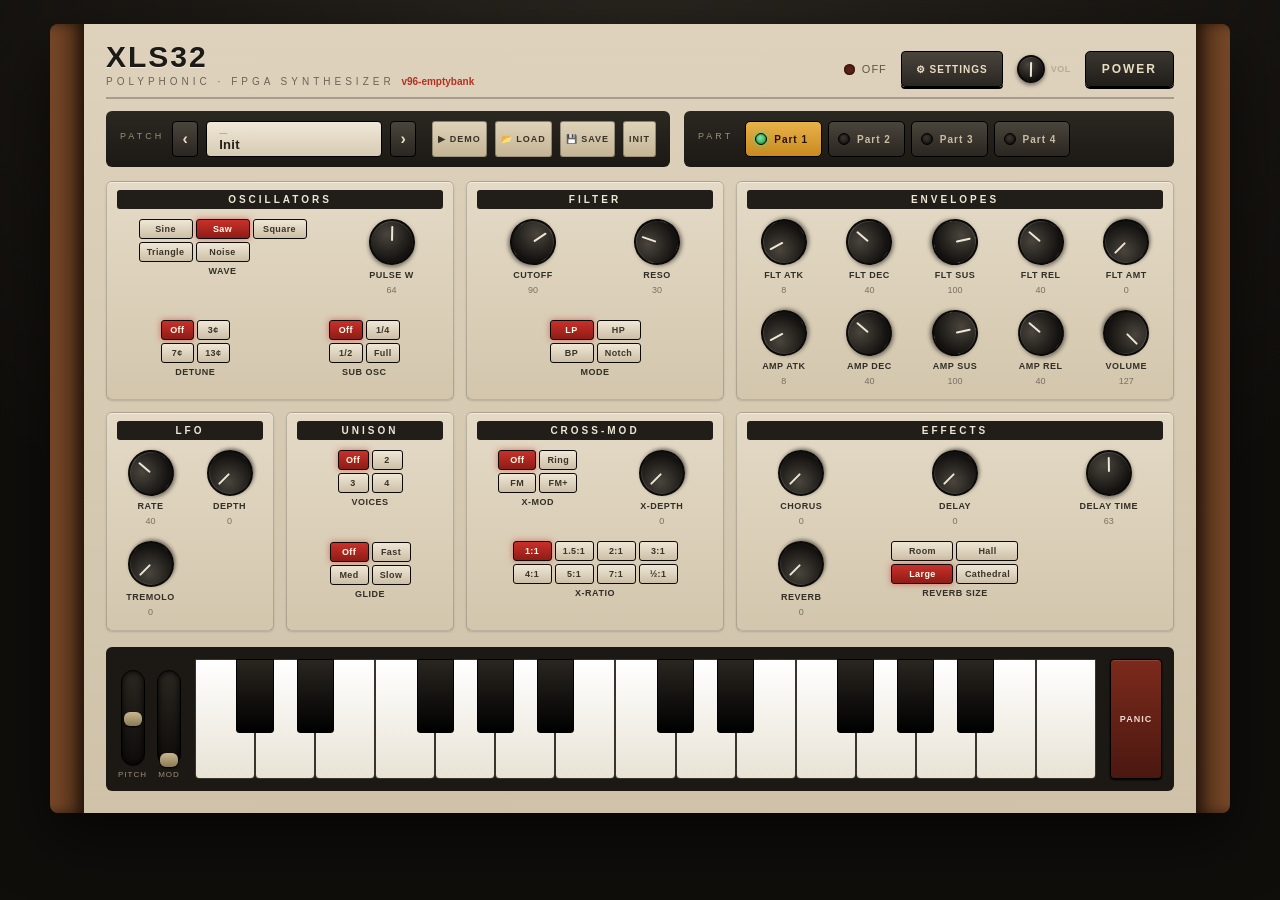
==== webui/static/index.html @ 186b127e "webui: SAVE's first entry no longer does nothing on an empty bank INIT, turn some knobs, SAVE, open " ====
<!DOCTYPE html>
<html lang="en">
<head>
<meta charset="utf-8">
<meta name="viewport" content="width=device-width, initial-scale=1">
<title>XLS32 — FPGA Synthesizer</title>
<link rel="icon" href="data:,">
<link rel="stylesheet" href="style.css?v96-emptybank">
</head>
<body>
<div id="synth">
  <div class="cheek left"></div>
  <div class="body">

    <header class="brand">
      <div class="logo">
        <span class="mark">XLS32</span>
        <span class="sub">POLYPHONIC · FPGA SYNTHESIZER <span class="ver" id="ver"></span></span>
      </div>
      <div class="head-right">
        <div class="status" id="status"><span class="dot" id="dot"></span><span id="statustext">off</span></div>
        <!-- Where OUT used to be. The sink picker was the only setting with a permanent seat in the
             header, and it is not the one you reach for most -- you choose a speaker once. It moved
             into SETTINGS along with the footer, which had grown into three lines of small grey
             prose under the keyboard that nobody reads while playing. -->
        <button id="settings" class="setbtn" title="output device, file targets, MIDI status, key map">⚙ SETTINGS</button>
        <div id="mvol" class="mvol" title="Master output volume (final mix)"><div class="knob" id="mvolknob"></div><div class="mvollabel">VOL</div></div>
        <button id="power" class="power">POWER</button>
      </div>
    </header>

    <div class="topbar">
    <section class="presets">
      <div class="pbar">
        <div class="plabel">PATCH</div>
        <button id="prev" class="pstep" title="previous">‹</button>
        <button id="browse" class="pcur">
          <span class="pcur-cat" id="curcat">Lead</span>
          <span class="pcur-name" id="curname">Super Saw</span>
        </button>
        <button id="next" class="pstep" title="next">›</button>
      </div>
      <div class="pactions">
        <button id="demo" class="pbtn ghost">▶ DEMO</button>
        <!-- LOAD is SAVE read backwards, and it shares SAVE's remembered handles: whichever file you
             last wrote is the one it offers to read, so the round trip is two clicks and no picker.
             It sits before SAVE because that is the order the two verbs are learned in. -->
        <button id="load" class="pbtn ghost">📂 LOAD</button>
        <!-- One SAVE, two files, three answers: the whole USER bank out, the patch on the panel into
             a slot, and -- while a song is loaded -- its four PART tones. It used to be this button
             plus a 💾 TONES that lived in the demo browser, a full-screen overlay playDemo() closes,
             so the one control that only means anything while a song is playing was in the one place
             you cannot reach while a song is playing. The bank leads because it is the entry you
             want when you want a backup, and it is the only one that asks nothing. -->
        <button id="save" class="pbtn ghost">💾 SAVE</button>
        <button id="init" class="pbtn ghost">INIT</button>
      </div>
    </section>
    <section class="partbar">
      <div class="plabel">PART</div>
      <div id="parts" class="parts"></div>
    </section>
    </div>

    <div id="demobox" class="browser hidden">
      <div class="bwin">
        <div class="bhead">
          <div class="dtitle">DEMO SONGS<span class="dhint"> — pick one, tweak each PART's tone while it plays, then 💾 SAVE ▸ TONES up in the header</span></div>
          <!-- The ■ STOP that used to sit here was dead for the same reason the old 💾 TONES was:
               this panel is only open when nothing is playing. The header button says ■ DEMO and
               stops. -->
          <button id="democlose" class="bclose" title="close">✕</button>
        </div>
        <div class="bbody"><div id="demolist" class="blist"></div></div>
      </div>
    </div>

    <!-- SETTINGS. Everything here used to be on the instrument itself: the OUT picker in the header,
         and the rest in a footer that ran the full width under the keyboard. None of it is played,
         all of it is read once and then wanted again only when something is wrong, which is exactly
         what a panel behind a button is for. The ids are unchanged (`outdev`, `octlabel`, `midiin`,
         `dbg`), so the code that writes them did not have to learn where they moved to. -->
    <div id="setbox" class="browser hidden">
      <div class="bwin setwin">
        <div class="bhead">
          <div class="dtitle">SETTINGS</div>
          <button id="setclose" class="bclose" title="close">✕</button>
        </div>
        <div class="setbody">

          <div class="setsec">
            <h4>Output</h4>
            <div class="setrow">
              <span class="setk">Audio out</span>
              <span class="setv"><select id="outdev" class="outdev"></select></span>
            </div>
            <div class="setnote">Applies live, and is remembered across reloads. Every Tiliqua also
              enumerates as an <i>output</i>, because macOS opens both directions together — nothing
              in the gateware plays host audio, so those entries are marked rather than hidden.
              <b>No sound</b> is a real sink, not a gain of zero: the meters go on reading.</div>
          </div>

          <div class="setsec">
            <h4>Files</h4>
            <div class="setrow"><span class="setk">patches.json</span><span class="setv" id="fpatches">—</span>
              <button class="setgo" id="gopatches" title="open a file dialog in this file's folder — the path is in its location bar. Nothing is read or written; close the dialog when you have looked.">📁 Show</button></div>
            <div class="setrow"><span class="setk">demos.json</span><span class="setv" id="fdemos">—</span>
              <button class="setgo" id="godemos" title="open a file dialog in this file's folder — the path is in its location bar. Nothing is read or written; close the dialog when you have looked.">📁 Show</button></div>
            <div class="setnote">Where 📂 LOAD reads and 💾 SAVE writes. The browser hands the page a
              file <i>handle</i> and not a path — the folder you picked is deliberately not readable
              by a web page, so the name is all this row can say.</div>
          </div>

          <div class="setsec">
            <h4>Status</h4>
            <div class="setrow"><span class="setk">Audio</span><span class="setv" id="dbg">not started</span></div>
            <div class="setrow"><span class="setk">MIDI</span><span class="setv midiin none" id="midiin"></span></div>
            <div class="setrow"><span class="setk">Octave</span><span class="setv" id="octlabel">oct 4</span></div>
          </div>

          <div class="setsec">
            <h4>Keys &amp; parts</h4>
            <div class="setnote">
              <b>Keys</b> — on-screen, or the computer keyboard: <code>A S D F G H J K L ; '</code>
              are the white keys from C, <code>W E T Y U O P</code> the black ones between them.
              <code>Z</code> / <code>X</code> shift the octave, <code>Esc</code> panics.<br>
              <b>Parts</b> — click a name to play that part alone and edit it, ⇧-click to layer
              parts, click the LED to mute that part in a demo.
            </div>
          </div>

        </div>
      </div>
    </div>

    <div id="boardbox" class="browser hidden">
      <div class="bwin">
        <div class="bhead">
          <div class="dtitle">BOARD<span class="dhint"> — which one is plugged in? the browser will ask for permission next</span></div>
          <button id="boardclose" class="bclose" title="close">✕</button>
        </div>
        <div class="bbody"><div id="boardlist" class="blist"></div></div>
      </div>
    </div>

    <div id="browser" class="browser hidden">
      <div class="bwin">
        <div class="bhead">
          <div class="btabs" id="btabs"></div>
          <input id="bsearch" class="bsearch" type="search" placeholder="search…" autocomplete="off">
          <button id="bclose" class="bclose" title="close">✕</button>
        </div>
        <div class="bbody">
          <div id="bcats" class="bcats"></div>
          <div id="blist" class="blist"></div>
        </div>
      </div>
    </div>

    <main id="panel" class="panel"></main>

    <section class="keyzone">
      <div class="wheels">
        <div class="wheel-wrap"><div class="wheel" id="pitchwheel"><div class="wnub"></div></div><span>PITCH</span></div>
        <div class="wheel-wrap"><div class="wheel" id="modwheel"><div class="wnub"></div></div><span>MOD</span></div>
      </div>
      <div class="keyboard" id="keyboard"></div>
      <!-- Down here and not in the patch row it used to share with SAVE and INIT, because it is not
           a patch control: it sends CC120 plus a note-off sweep to every part of every board and
           changes not one value a patch holds. It is pressed with the hand that is already on the
           keys, so it belongs with the keys. -->
      <button id="panic" class="panicbtn" title="all notes off, every part of every board — or press Esc. Use it if a key held across a PART change is still sounding.">PANIC</button>
    </section>

    <!-- The footer that used to be here — key map, part gestures, `oct 4`, the MIDI-in readout and
         the audio debug line — is the Status and Keys blocks of SETTINGS now. It was three lines of
         10px grey under the keyboard: too small to read while playing, too permanent to ignore. -->

  </div>
  <div class="cheek right"></div>
</div>
<script src="transport.js?v96-emptybank"></script>
<script src="app.js?v96-emptybank"></script>
</body>
</html>
---- webui/static/style.css ----
:root{
  --wood1:#6b3f22; --wood2:#3d2412; --panel:#d9cdb8; --panel2:#cabda5;
  --ink:#1c1a17; --cream:#efe7d6;
  --accent:#b6301f; --accent2:#c9a24b; --led:#ff5a3c; --ledoff:#5b2018;
}
*{box-sizing:border-box}
html,body{margin:0;height:100%}
body{
  background:#15130f radial-gradient(circle at 50% -10%,#2a2620,#100e0b 70%);
  font-family:"Helvetica Neue",Arial,sans-serif;color:#1c1a17;
  display:flex;align-items:flex-start;justify-content:center;padding:24px;min-height:100%;
}
#synth{display:flex;box-shadow:0 24px 60px rgba(0,0,0,.6);border-radius:8px;max-width:1180px;width:100%}
/* iOS/iPadOS: stop tap-to-select highlight, long-press callout, tap flash on the instrument */
#synth,#synth *{-webkit-user-select:none;user-select:none;-webkit-touch-callout:none;
  -webkit-tap-highlight-color:transparent}
#synth input{-webkit-user-select:text;user-select:text}   /* keep the search box editable */
.wkey,.bkey{touch-action:none}                            /* keys: no selection/scroll gesture */
.cheek{width:34px;background:linear-gradient(90deg,#7a4a29,#4a2c16);border-radius:8px 0 0 8px;
  box-shadow:inset -6px 0 12px rgba(0,0,0,.5)}
.cheek.right{border-radius:0 8px 8px 0;background:linear-gradient(90deg,#4a2c16,#7a4a29);
  box-shadow:inset 6px 0 12px rgba(0,0,0,.5)}
.body{flex:1;background:linear-gradient(#ded2bd,#cfc2a9);padding:16px 22px 22px}

/* header / brand */
.brand{display:flex;justify-content:space-between;align-items:flex-end;
  border-bottom:2px solid rgba(0,0,0,.25);padding-bottom:10px;margin-bottom:12px}
.logo .mark{font-weight:800;font-size:30px;letter-spacing:2px;color:#1c1a17;
  text-shadow:0 1px 0 #f3ecdd}
.logo .sub{display:block;font-size:10px;letter-spacing:4px;color:#6d6455;margin-top:2px}
.ver{letter-spacing:0;color:#b6301f;font-weight:700}
.head-right{display:flex;align-items:center;gap:14px}
.status{display:flex;align-items:center;gap:7px;font-size:11px;letter-spacing:1px;color:#5f5647;text-transform:uppercase}
.dot{width:11px;height:11px;border-radius:50%;background:var(--ledoff);box-shadow:inset 0 0 3px #000}
.dot.on{background:var(--led);box-shadow:0 0 8px var(--led),inset 0 0 3px #a00}
.power{font-weight:700;letter-spacing:2px;font-size:12px;padding:9px 16px;border-radius:5px;cursor:pointer;
  background:linear-gradient(#3a3630,#211e19);color:#e9dcc2;border:1px solid #000;box-shadow:0 2px 0 #000}
.power.on{background:linear-gradient(#8a2418,#5c130b);color:#ffd;box-shadow:0 0 10px rgba(255,80,50,.5)}
/* Power-up is ~1 s of permission prompts, board open, worklet load and the patch burst, none of it
   startable before the click. The button answers immediately even though the result cannot: a warm
   half-lit red that is clearly neither OFF nor ON, breathing so it reads as working rather than
   stuck. `cursor:progress` for the same reason, and the LED next to it says `starting`. */
.power.busy{background:linear-gradient(#6b2a1c,#41180f);color:#f0d3c4;cursor:progress;
  animation:powerwait 1.1s ease-in-out infinite}
/* the glow breathes, not the opacity: fading a dark red button out over a beige panel reads as
   pink and half-broken, where a pulsing version of the lamp ON wears is unmistakably "coming up" */
@keyframes powerwait{50%{box-shadow:0 0 12px rgba(255,80,50,.55)}}
/* uniform height for every top-bar button/control */
.power,.pbtn,.pstep,.partchip,.pcur{height:36px;box-sizing:border-box}
.power,.pbtn,.pstep{display:inline-flex;align-items:center;justify-content:center}
.pcur{display:inline-flex;flex-direction:column;justify-content:center}
.mvol{display:flex;flex-direction:row;align-items:center;gap:6px;height:36px}
.mvol .knob{width:28px;height:28px}
.mvollabel{font-size:9px;letter-spacing:.5px;color:#b8ac95;font-weight:700}
/* SETTINGS, in the seat OUT used to have. Dark like POWER's family rather than bone like the patch
   buttons, because it belongs to the header's right-hand cluster and not to the patch row. */
.setbtn{height:36px;padding:0 14px;border-radius:4px;cursor:pointer;font-family:inherit;
  font-size:10px;letter-spacing:1px;font-weight:700;white-space:nowrap;
  background:linear-gradient(#4a453c,#2a2621);color:#e9dcc2;border:1px solid #000;box-shadow:0 2px 0 #000}
.setbtn:hover{background:linear-gradient(#5b5548,#332f28)}
/* the sink picker, now a row inside SETTINGS */
.outdev{--caret:url("data:image/svg+xml,%3Csvg xmlns='http://www.w3.org/2000/svg' viewBox='0 0 8 5'%3E%3Cpath d='M0 0h8L4 5z' fill='%23b8ac95'/%3E%3C/svg%3E");
  height:32px;max-width:300px;padding:0 24px 0 10px;border-radius:4px;cursor:pointer;
  font-family:inherit;font-size:10px;letter-spacing:.5px;font-weight:700;
  color:#e9dcc2;border:1px solid #000;box-shadow:0 2px 0 #000;appearance:none;-webkit-appearance:none;
  background-image:var(--caret),linear-gradient(#4a453c,#2a2621);
  background-repeat:no-repeat;background-position:right 9px center,0 0;background-size:8px 5px,100% 100%}
.outdev:hover{background-image:var(--caret),linear-gradient(#5b5548,#332f28)}
.outdev:disabled{opacity:.45;cursor:not-allowed}

/* presets */
.topbar{display:flex;align-items:stretch;gap:14px;margin-bottom:14px}
/* `#synth` is capped at 1180px, so the top bar has a fixed width to spend and the patch panel once
   wanted more of it than was there — PANIC pushed it 51px over, which clipped the last PART chip at
   every window size. The panel is therefore allowed to shrink (`min-width:0` all the way down to
   `.pcur`, or a flex item refuses to go below its content), and the patch *name* is what gives: it
   ellipses, and everything with a fixed job — the caption, the ‹ › steps, the action buttons — does
   not. PANIC has since moved down to the keyboard and the row is 53px under budget again, so this
   is now headroom rather than a fix; it stays because 16 PART chips can still call it in. */
.presets{display:flex;justify-content:flex-start;align-items:center;gap:16px;flex:0 1 auto;
  min-width:0;background:linear-gradient(#2b2721,#1c1915);border-radius:6px;padding:10px 14px}
.plabel{font-size:9px;letter-spacing:3px;color:#9b8f76;margin-bottom:6px;flex:0 0 auto}
.prow{display:flex;gap:7px;margin-bottom:6px}
.pbtn,.seg,.slot{font-family:inherit}
.slot{min-width:104px;text-align:left;padding:7px 10px;border-radius:4px;cursor:pointer;font-size:11px;
  background:linear-gradient(#efe7d6,#d7cbb3);border:1px solid #000;color:#241f18;
  display:flex;flex-direction:column;gap:1px}
.slot .n{font-size:8px;letter-spacing:1px;color:#8a7f68}
.slot .t{font-weight:700;letter-spacing:.3px;white-space:nowrap;overflow:hidden;text-overflow:ellipsis;max-width:110px}
.slot.active{background:linear-gradient(#e8b24a,#c98a1f);box-shadow:0 0 10px rgba(230,170,60,.6)}
.slot.empty .t{color:#a89b83;font-style:italic;font-weight:500}
.pactions{display:flex;flex-direction:row;gap:8px;flex:0 0 auto}   /* horizontal -> one-row patch panel (shorter) */
/* DEMO / SAVE / INIT. These declarations lived at the bottom of this file, written for the
   preset-row audition buttons, and reached the header buttons only because the selector was the
   unscoped `.pbtn` and it came second. The audition buttons are gone; the look they gave the header
   is the shipped one, so it is kept here rather than silently reverted to the dark rule it had been
   overriding. */
.pbtn{flex:none;padding:1px 5px;border-radius:3px;cursor:pointer;font-size:9px;letter-spacing:1px;
  font-weight:700;line-height:1.6;white-space:nowrap;border:1px solid rgba(0,0,0,.3);
  background:linear-gradient(#ded2b8,#c5b596);color:#3a3227}
.pbtn:hover{background:linear-gradient(#efe6d0,#d8caab);color:#241f18}
.pbtn.ghost:hover{background:linear-gradient(#5b5548,#332f28)}
/* SAVE's two-entry menu. `fixed`, because it is positioned from a viewport rect and the page
   scrolls; z-index above the `.browser` overlays, since the demo picker can be open behind it. */
.savemenu{position:fixed;z-index:60;display:flex;flex-direction:column;min-width:230px;
  background:linear-gradient(#2b2721,#1c1915);border:1px solid #000;border-radius:5px;
  padding:4px;box-shadow:0 6px 18px rgba(0,0,0,.6)}
.smitem{display:flex;flex-direction:column;align-items:flex-start;gap:2px;text-align:left;
  font-family:inherit;padding:6px 9px;border:0;border-radius:3px;background:none;cursor:pointer}
.smitem:hover:not(:disabled){background:linear-gradient(#5b5548,#332f28)}
/* An entry with nothing to do says why in its own subtitle rather than flashing an error after the
   click -- a dead click on the first entry of a menu is how "SAVE did nothing" happens. */
.smitem:disabled{opacity:.45;cursor:default}
.smt{font-size:10px;font-weight:700;letter-spacing:1px;color:#e7dcc4}
.sms{font-size:9px;color:#9b8f76}

/* preset bar */
.pbar{display:flex;align-items:center;gap:8px;min-width:0}
.pstep{width:26px;height:36px;border-radius:4px;cursor:pointer;font-size:16px;font-weight:700;flex:0 0 auto;
  background:linear-gradient(#4a453c,#2a2620);color:#e9dcc2;border:1px solid #000;font-family:inherit}
.pstep:hover{background:linear-gradient(#5b5548,#332f28)}
/* 230px is what this wanted; 176 is what the row can pay for, and the difference is the 51px PANIC
   costs. It shrinks to the floor and stops there — the flex chain above only decides that the name
   is what gives, not how far, so a longer name ellipses rather than pushing a chip off the edge. */
.pcur{flex:0 1 230px;min-width:176px;text-align:left;padding:6px 12px;border-radius:4px;cursor:pointer;
  background:linear-gradient(#efe7d6,#d7cbb3);border:1px solid #000;color:#241f18;
  display:flex;flex-direction:column;gap:1px;font-family:inherit;overflow:hidden}
.pcur:hover{background:linear-gradient(#f5eede,#e0d5be)}
.pcur-cat,.pcur-name{white-space:nowrap;overflow:hidden;text-overflow:ellipsis}
.pcur-cat{font-size:8px;letter-spacing:2px;color:#8a7f68;text-transform:uppercase}
.pcur-name{font-weight:700;letter-spacing:.3px;font-size:13px}

/* preset browser overlay */
.browser{position:fixed;inset:0;background:rgba(10,8,6,.6);display:flex;align-items:center;
  justify-content:center;z-index:50}
.browser.hidden{display:none}
.bwin{width:min(760px,92vw);height:min(70vh,560px);display:flex;flex-direction:column;
  background:linear-gradient(#efe7d6,#ddd0b6);border:1px solid #000;border-radius:8px;
  box-shadow:0 20px 60px rgba(0,0,0,.6);overflow:hidden}
.bhead{display:flex;align-items:center;gap:10px;padding:10px 12px;
  background:linear-gradient(#2b2721,#1c1915)}
.dtitle{flex:1;font-size:11px;font-weight:700;letter-spacing:.5px;color:#e9e3d6}
.dhint{font-weight:400;color:#8a8272}
.bitem.demoitem{display:flex;align-items:center;justify-content:space-between;gap:8px}
.dlabel{flex:1;overflow:hidden;text-overflow:ellipsis;white-space:nowrap}
.btabs{display:flex;gap:6px}
.btab{padding:6px 14px;border-radius:4px;cursor:pointer;font-size:10px;letter-spacing:1px;
  font-weight:700;font-family:inherit;background:linear-gradient(#4a453c,#2a2620);
  color:#c9bda3;border:1px solid #000}
.btab.on{background:linear-gradient(#e8b24a,#c98a1f);color:#241109}
/* multitimbral part selector */
.partbar{display:flex;align-items:center;gap:12px;padding:10px 14px;flex:1 1 auto;
  background:linear-gradient(#2b2721,#1c1915);border-radius:6px}   /* to the right of the patch panel */
/* one .brow per board. With a single board that is one flex row of 4 chips and no heading —
   byte for byte the layout this had before four boards were a thing. */
.parts{display:flex;flex-direction:column;gap:5px}
.brow{display:flex;align-items:center;gap:6px}
/* Four rows of chips plus the BOARD buttons do not fit the width one row had, so multi mode buys
   it back: the "PART" caption goes (every row is captioned now), and the chips take one fixed
   width instead of one per label, which also lines the four columns up. The patch panel stops
   stretching too — three rows of new height next door would leave its one row in a black void. */
.topbar.multi .partbar{gap:0}
.topbar.multi .partbar .plabel{display:none}
.topbar.multi .presets{align-self:flex-start}
.parts.multi .partchip{width:54px;padding:0 0 0 8px}
.parts.multi .brow{gap:5px}
.parts.multi .bident{margin-right:3px}
.bident{height:30px;padding:0 9px;border-radius:4px;border:1px solid #000;cursor:pointer;
  font:inherit;font-size:9px;letter-spacing:1px;font-weight:700;color:#9c9280;white-space:nowrap;
  background:linear-gradient(#332f28,#221f1a)}
.bident:hover{color:#e8b24a}
/* each part = one chip. click = play it alone (+ edit it), shift-click = layer it. led = demo mute.
   full amber = the primary part (knobs edit it); half amber = also in the layer, keys play it too. */
.partchip{display:inline-flex;align-items:center;gap:7px;height:36px;box-sizing:border-box;
  padding:0 13px 0 9px;border-radius:5px;border:1px solid #000;cursor:pointer;font:inherit;
  background:linear-gradient(#4a453c,#2a2620)}
.partchip.editing{background:linear-gradient(#e8b24a,#c98a1f)}
.partchip.layered{background:linear-gradient(#8d6b2b,#5c4415)}
.partled{width:12px;height:12px;border-radius:50%;border:1px solid #000;cursor:pointer;position:relative;
  background:radial-gradient(circle at 40% 35%,#3a352d,#141210);box-shadow:inset 0 0 2px #000}
.partled::after{content:'';position:absolute;inset:-9px -7px}   /* mute hit area, not the 12px dot (touch) */
.partled.on{background:radial-gradient(circle at 40% 35%,#7fe6a0,#1c9b52);box-shadow:0 0 6px rgba(70,220,130,.8),inset 0 0 2px #063}
.partname{font-size:10px;letter-spacing:1px;font-weight:700;color:#c9bda3;white-space:nowrap}
.partchip.editing .partname{color:#241109}
.partchip.layered .partname{color:#f2e0b8}
.bsearch{flex:1;min-width:0;padding:7px 10px;border-radius:4px;border:1px solid #000;
  font-family:inherit;font-size:12px;background:#f5efe1;color:#241f18}
.bclose{width:30px;height:30px;border-radius:4px;cursor:pointer;font-size:14px;font-weight:700;
  background:linear-gradient(#4a453c,#2a2620);color:#e9dcc2;border:1px solid #000;font-family:inherit}
.bbody{flex:1;display:flex;min-height:0}
.bcats{width:150px;overflow-y:auto;border-right:1px solid rgba(0,0,0,.2);padding:6px;flex:none}
.bcat{padding:8px 10px;border-radius:4px;cursor:pointer;font-size:11px;font-weight:700;
  letter-spacing:.5px;color:#3a3226}
.bcat:hover{background:rgba(0,0,0,.06)}
.bcat.on{background:linear-gradient(#e8b24a,#c98a1f);color:#241109}
.blist{flex:1;overflow-y:auto;padding:6px;display:grid;grid-template-columns:1fr 1fr;
  gap:5px;align-content:start;grid-auto-rows:minmax(2.2em,auto)}  /* floor row height: else a
  long (128-item) list overflows and the auto rows collapse to ~16px, clipping the text */
.bitem{padding:7px 10px;border-radius:4px;cursor:pointer;font-size:12px;
  background:linear-gradient(#f3ecdb,#e2d7be);border:1px solid rgba(0,0,0,.25);color:#241f18;
  white-space:nowrap;overflow:hidden;text-overflow:ellipsis}
.bitem:hover{background:linear-gradient(#f8f2e3,#e8ddc6)}
.bitem.on{background:linear-gradient(#e8b24a,#c98a1f);border-color:#8a5e10}
.bitem.empty{color:#a89b83;font-style:italic}
/* a board this browser cannot open: shown, not hidden, so the reason is visible */
.bitem.off{color:#a89b83;cursor:default}
.bitem.off:hover{background:linear-gradient(#f3ecdb,#e2d7be)}   /* no hover lift: nothing to click */
/* a board the page can see on the bus — only shown when a second candidate makes it a real choice */
.bitem.found{border-color:#8a5e10;box-shadow:inset 0 0 0 1px rgba(232,178,74,.55)}

/* panel grid */
.panel{display:grid;grid-template-columns:repeat(12,1fr);gap:12px}
.sec{background:linear-gradient(#e4dac6,#d3c6ad);border:1px solid rgba(0,0,0,.18);
  border-radius:6px;padding:8px 10px 12px;box-shadow:inset 0 1px 0 #f3ecdd,0 1px 2px rgba(0,0,0,.15)}
.sec h3{margin:0 0 10px;font-size:10px;letter-spacing:3px;color:#efe7d6;text-transform:uppercase;
  background:#211e19;border-radius:3px;padding:4px 8px;text-align:center}
/* two compact rows: [Osc | Filter | Envelopes] then [LFO | Unison | Cross-Mod | Effects] */
.sec-oscillators{grid-column:span 4}
.sec-filter{grid-column:span 3}
.sec-envelopes{grid-column:span 5}
.sec-lfo{grid-column:span 2}          /* narrow -> Rate/Depth on row 1, Tremolo wraps to row 2 */
.sec-unison{grid-column:span 2}
.sec-cross-mod{grid-column:span 3}
.sec-effects{grid-column:span 5}
.ctrls{display:flex;flex-wrap:wrap;gap:12px;justify-content:space-around}
.rowbreak{flex-basis:100%;width:100%;height:0}   /* forces the next control onto a new row */
/* merged Filter-env + Amp-env: fixed 5 columns -> filter row on top, amp row below */
.sec-envelopes .ctrls{display:grid;grid-template-columns:repeat(5,1fr);justify-items:center;row-gap:14px}
/* column grids: shared tracks make row 2 line up under row 1 (auto tracks -> no overflow in
   the narrow panels; space-around keeps the spread-out look) */
.sec-lfo .ctrls,.sec-cross-mod .ctrls{
  display:grid;grid-template-columns:repeat(2,auto);justify-content:space-around;justify-items:center;row-gap:14px;column-gap:12px}
.sec-unison .ctrls{                       /* single column: Voices on row 1, Glide on row 2 */
  display:grid;grid-template-columns:auto;grid-template-rows:78px auto;align-items:start;
  justify-content:space-around;justify-items:center;row-gap:14px}   /* row1=78px (knob-row height) so Glide aligns with other panels' 2nd rows */
.sec-cross-mod .sel-xratio{grid-column:1/-1;justify-self:center}   /* X-Ratio spans + centers on its row */
.sec-effects .ctrls{
  display:grid;grid-template-columns:repeat(3,auto);justify-content:space-around;justify-items:center;row-gap:14px;column-gap:12px}

/* knob */
.ctl{display:flex;flex-direction:column;align-items:center;gap:5px;width:60px}
.knob{width:46px;height:46px;border-radius:50%;position:relative;cursor:ns-resize;touch-action:none;
  background:radial-gradient(circle at 38% 32%,#4a453d,#141210 70%);
  border:2px solid #0b0a08;box-shadow:0 2px 4px rgba(0,0,0,.5),inset 0 1px 1px rgba(255,255,255,.15)}
.knob::after{content:"";position:absolute;left:50%;top:5px;width:2px;height:15px;margin-left:-1px;
  background:#efe7d6;border-radius:1px;transform-origin:50% 18px}
.knob .ring{position:absolute;inset:-6px;border-radius:50%}
.clabel{font-size:9px;letter-spacing:.5px;color:#332f27;text-transform:uppercase;text-align:center;font-weight:600}
.ctl.global .clabel,.sel.global .clabel{color:#332f27}   /* effects labels: same black as other panels */
.cval{font-size:9px;color:#7a7062;font-variant-numeric:tabular-nums;height:11px}

/* select (rotary switch look) */
.sel{display:flex;flex-direction:column;align-items:center;gap:4px;min-width:70px}
/* buttons laid out as a grid so siblings share one fixed width (set per-group in equalizeSegs) */
.segs{display:grid;gap:3px;justify-content:center}
.seg{padding:4px 7px;border-radius:3px;font-size:9px;font-weight:700;letter-spacing:.4px;cursor:pointer;
  background:linear-gradient(#efe7d6,#cdbfa6);border:1px solid #0b0a08;color:#3a342a;
  text-align:center;white-space:nowrap;box-sizing:border-box}
.seg.on{background:linear-gradient(#c9302a,#8f1c16);color:#ffe;box-shadow:0 0 6px rgba(200,50,40,.6)}

/* keyboard + wheels */
.keyzone{display:flex;gap:14px;margin-top:16px;align-items:flex-end;
  background:#1c1915;border-radius:6px;padding:12px}
.wheels{display:flex;gap:10px}
.wheel-wrap{display:flex;flex-direction:column;align-items:center;gap:4px}
.wheel-wrap span{font-size:8px;letter-spacing:1px;color:#9b8f76}
.wheel{width:24px;height:96px;border-radius:12px;background:linear-gradient(#2a2620,#0e0c0a);
  border:1px solid #000;position:relative;cursor:ns-resize;touch-action:none;box-shadow:inset 0 0 6px #000}
.wnub{position:absolute;left:2px;right:2px;height:14px;border-radius:6px;top:41px;
  background:linear-gradient(#c9b78e,#8a7a55);box-shadow:0 1px 2px #000}
.keyboard{position:relative;flex:1;height:120px;display:flex;user-select:none}
/* PANIC, moved out of the patch row. Full keyboard height so the keyzone's three items share one
   bottom edge, and red rather than the bone-coloured `.pbtn` because it is the only control on the
   panel that interrupts rather than sets something. */
.panicbtn{flex:0 0 auto;width:52px;height:120px;box-sizing:border-box;cursor:pointer;
  font-family:inherit;font-size:9px;font-weight:700;letter-spacing:1px;
  border:1px solid #000;border-radius:4px;color:#f0d9cf;
  background:linear-gradient(#7c2a1c,#4a1810);box-shadow:inset 0 1px 0 rgba(255,255,255,.12),0 1px 2px #000}
.panicbtn:hover{background:linear-gradient(#a33a26,#6b2014);color:#fff}
.panicbtn:active{background:linear-gradient(#4a1810,#7c2a1c);box-shadow:inset 0 2px 4px #000}
.wkey{flex:1;background:linear-gradient(#fff,#e9e3d6);border:1px solid #3a352c;border-radius:0 0 4px 4px;
  position:relative;cursor:pointer}
.wkey.down{background:linear-gradient(#e8b24a,#d69a2c)}
.bkey{position:absolute;top:0;width:calc(100%/14*0.62);height:62%;background:linear-gradient(#2a2620,#000);
  border:1px solid #000;border-radius:0 0 3px 3px;z-index:2;cursor:pointer}
.bkey.down{background:linear-gradient(#b6301f,#7c1a12)}

/* SETTINGS panel. Shorter than the browsers and sized to its content — a preset list wants all the
   height it can get, four short blocks do not — and it scrolls rather than clipping if it ever does
   outgrow the window. */
.setwin{height:auto;max-height:min(80vh,640px)}
.setbody{flex:1;min-height:0;overflow-y:auto;padding:14px 16px 18px}
.setsec{margin-bottom:16px}
.setsec:last-child{margin-bottom:0}
.setsec h4{margin:0 0 8px;font-size:9px;letter-spacing:3px;text-transform:uppercase;color:#efe7d6;
  background:#211e19;border-radius:3px;padding:4px 8px}
.setrow{display:flex;align-items:center;gap:12px;padding:4px 8px;min-height:24px}
.setk{flex:0 0 96px;font-size:10px;letter-spacing:1px;font-weight:700;color:#6d6455;text-transform:uppercase}
.setv{flex:1;min-width:0;font-size:11px;color:#241f18;overflow:hidden;text-overflow:ellipsis;white-space:nowrap;
  font-variant-numeric:tabular-nums}
/* a file that has never been picked is not an error and not a value — say it, in the voice of an
   empty preset slot rather than of a warning */
.setv.unset{color:#a89b83;font-style:italic}
/* Opens the system file dialog in the file's own folder -- the only "where is it" a page can give.
   Disabled until there is a file to point at, and greyed rather than hidden so the row still says
   the affordance exists. */
.setgo{flex:0 0 auto;height:22px;padding:0 9px;border-radius:3px;cursor:pointer;font-family:inherit;
  font-size:9px;letter-spacing:1px;font-weight:700;white-space:nowrap;
  background:#e6dcc6;color:#3a3226;border:1px solid #b6a98d}
.setgo:hover:not(:disabled){background:#f2ead8;border-color:#8d8168}
.setgo:disabled{opacity:.4;cursor:default}
.setnote{padding:4px 8px;font-size:10px;line-height:1.55;color:#6d6455}
.setnote code{font-family:ui-monospace,Menlo,monospace;font-size:10px;color:#3a3226;
  background:rgba(0,0,0,.07);border-radius:3px;padding:1px 4px}
.setnote b{color:#3a3226}
/* which MIDI ports are OPEN and which part they play — dim when a port is bound, amber when none
   is, because "no port" is the state that gets mistaken for the PART chips not working */
.setv.midiin{color:#8a6a15}
.setv.midiin.none{color:#a89b83}

@media (max-width:900px){
  .panel{grid-template-columns:repeat(6,1fr)}
  .sec[class*="sec-"]{grid-column:span 6}
}
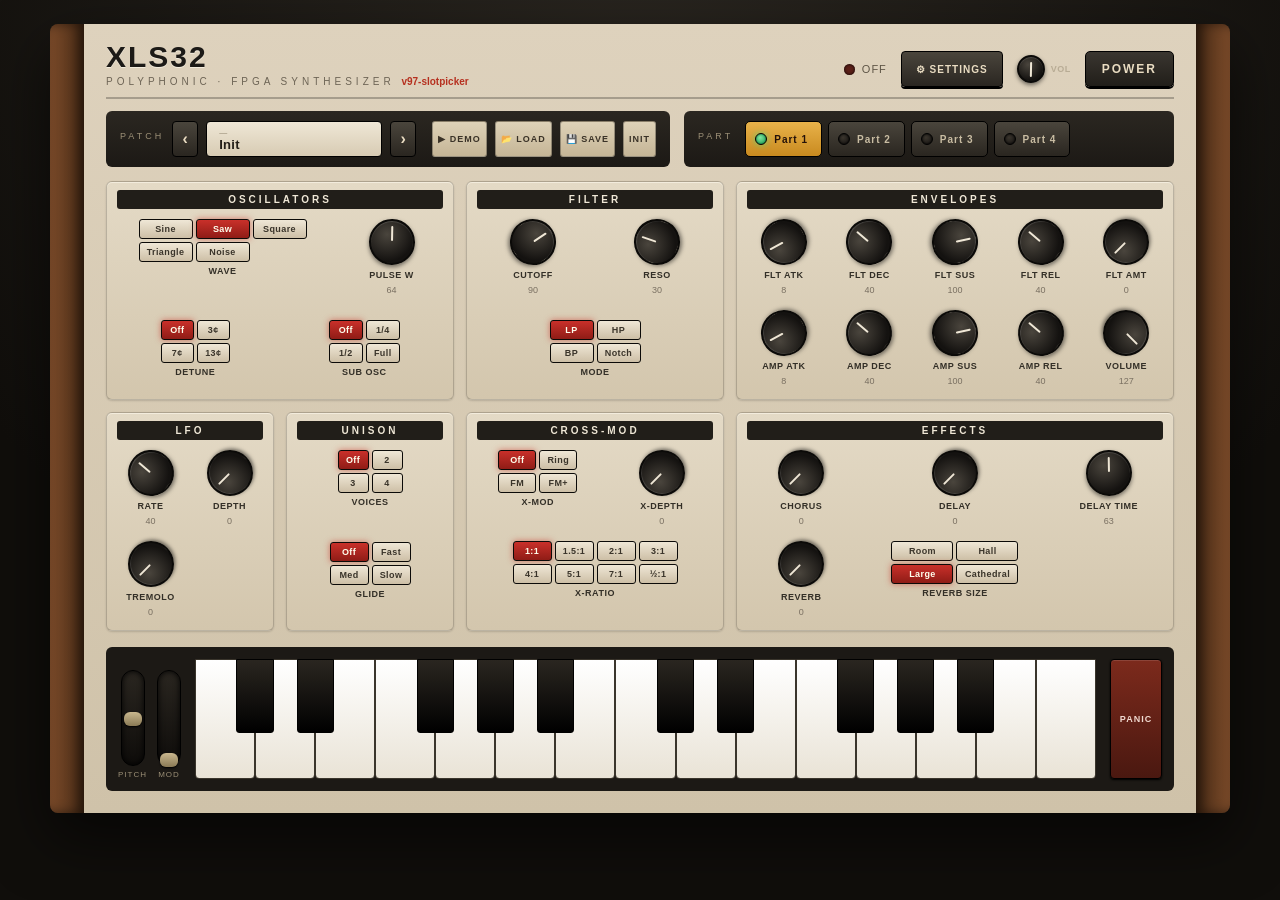
==== commit 5343adbb: "webui: choose the USER slot from the list, not from a number SAVE > PATCH > USER slot asked with pro" ====
--- a/webui/static/index.html
+++ b/webui/static/index.html
@@ -5,7 +5,7 @@
 <meta name="viewport" content="width=device-width, initial-scale=1">
 <title>XLS32 — FPGA Synthesizer</title>
 <link rel="icon" href="data:,">
-<link rel="stylesheet" href="style.css?v96-emptybank">
+<link rel="stylesheet" href="style.css?v97-slotpicker">
 </head>
 <body>
 <div id="synth">
@@ -146,6 +146,11 @@
     <div id="browser" class="browser hidden">
       <div class="bwin">
         <div class="bhead">
+          <!-- The same browser, borrowed by SAVE. Picking a slot to write to and picking a patch to
+               play are the same act of pointing at a row, so the list that already shows all 128
+               slots -- named where taken, "U<n>" where free -- is the one that should ask. The tabs
+               go away while it asks: there is nothing to choose but a USER slot. -->
+          <div class="dtitle bpick hidden" id="bpick">Choose a user patch slot to save<span class="dhint"> — a named slot will be overwritten</span></div>
           <div class="btabs" id="btabs"></div>
           <input id="bsearch" class="bsearch" type="search" placeholder="search…" autocomplete="off">
           <button id="bclose" class="bclose" title="close">✕</button>
@@ -179,7 +184,7 @@
   </div>
   <div class="cheek right"></div>
 </div>
-<script src="transport.js?v96-emptybank"></script>
-<script src="app.js?v96-emptybank"></script>
+<script src="transport.js?v97-slotpicker"></script>
+<script src="app.js?v97-slotpicker"></script>
 </body>
 </html>
--- a/webui/static/style.css
+++ b/webui/static/style.css
@@ -141,6 +141,10 @@
   background:linear-gradient(#2b2721,#1c1915)}
 .dtitle{flex:1;font-size:11px;font-weight:700;letter-spacing:.5px;color:#e9e3d6}
 .dhint{font-weight:400;color:#8a8272}
+/* While the browser is being used to choose a save slot there is no bank to switch to, so the tabs
+   step aside for the question. The search box stays: 128 rows is a lot to scroll past. */
+#browser.picking #btabs{display:none}
+.bpick{flex:0 0 auto}
 .bitem.demoitem{display:flex;align-items:center;justify-content:space-between;gap:8px}
 .dlabel{flex:1;overflow:hidden;text-overflow:ellipsis;white-space:nowrap}
 .btabs{display:flex;gap:6px}
@@ -202,6 +206,9 @@
 .bitem:hover{background:linear-gradient(#f8f2e3,#e8ddc6)}
 .bitem.on{background:linear-gradient(#e8b24a,#c98a1f);border-color:#8a5e10}
 .bitem.empty{color:#a89b83;font-style:italic}
+/* An empty slot is grey so it reads as free; highlighted as the save target it needs the same dark
+   ink the named rows get, or the one row the eye should land on is the palest thing on screen. */
+.bitem.empty.on{color:#241109}
 /* a board this browser cannot open: shown, not hidden, so the reason is visible */
 .bitem.off{color:#a89b83;cursor:default}
 .bitem.off:hover{background:linear-gradient(#f3ecdb,#e2d7be)}   /* no hover lift: nothing to click */
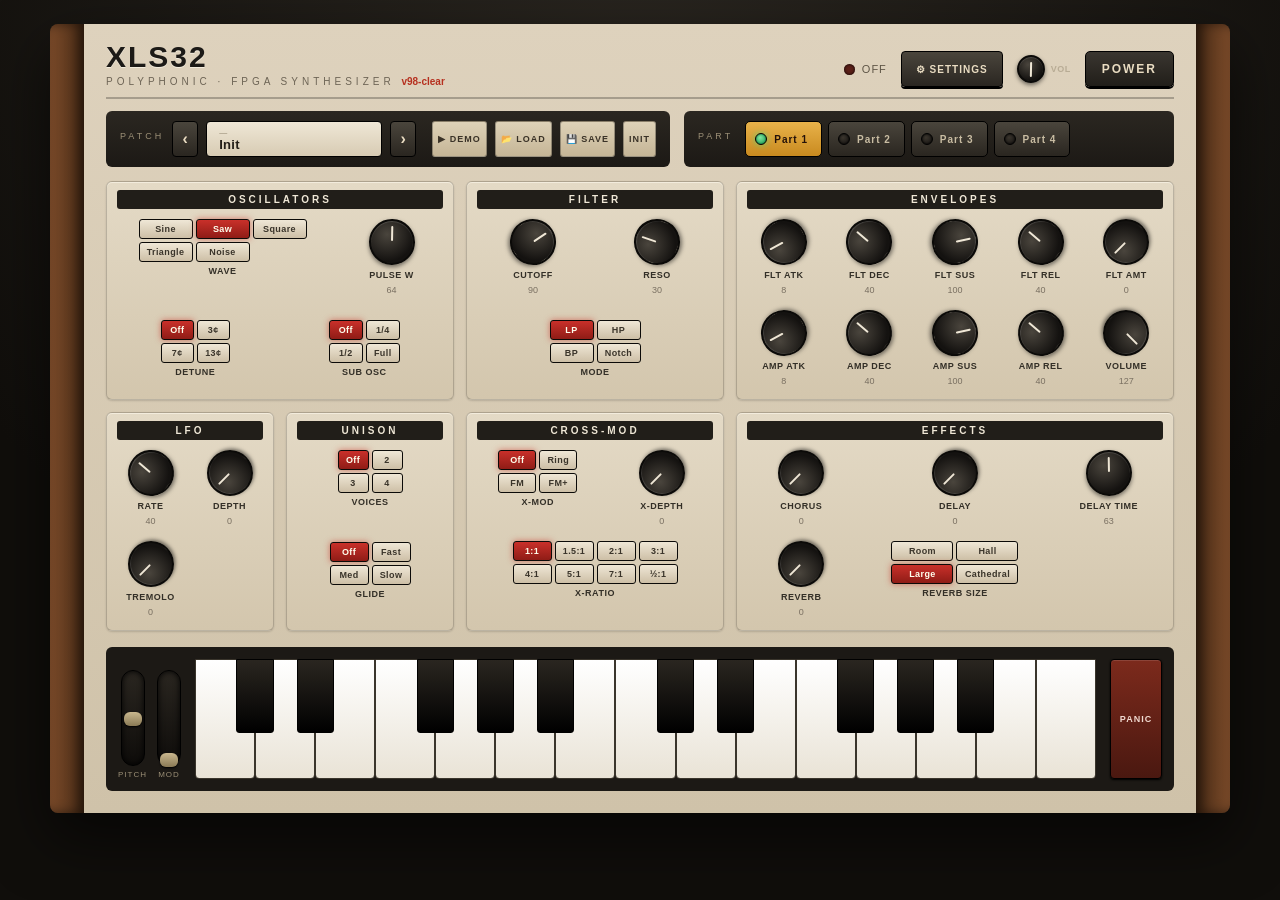
==== commit 8cfe3bed: "webui: one way to write patches.json, and a way back to empty SAVE ▸ PATCHES ▸ USER bank is gone. It" ====
--- a/webui/static/index.html
+++ b/webui/static/index.html
@@ -5,7 +5,7 @@
 <meta name="viewport" content="width=device-width, initial-scale=1">
 <title>XLS32 — FPGA Synthesizer</title>
 <link rel="icon" href="data:,">
-<link rel="stylesheet" href="style.css?v97-slotpicker">
+<link rel="stylesheet" href="style.css?v98-clear">
 </head>
 <body>
 <div id="synth">
@@ -46,12 +46,13 @@
              last wrote is the one it offers to read, so the round trip is two clicks and no picker.
              It sits before SAVE because that is the order the two verbs are learned in. -->
         <button id="load" class="pbtn ghost">📂 LOAD</button>
-        <!-- One SAVE, two files, three answers: the whole USER bank out, the patch on the panel into
-             a slot, and -- while a song is loaded -- its four PART tones. It used to be this button
+        <!-- One SAVE, two files: the patch on the panel into a USER slot -- which writes the whole
+             bank out to patches.json as well, since the slots and the file are one thing -- and,
+             while a song is loaded, its four PART tones. There was a third entry that wrote only the
+             file, and it did nothing the first one does not already do. It used to be this button
              plus a 💾 TONES that lived in the demo browser, a full-screen overlay playDemo() closes,
              so the one control that only means anything while a song is playing was in the one place
-             you cannot reach while a song is playing. The bank leads because it is the entry you
-             want when you want a backup, and it is the only one that asks nothing. -->
+             you cannot reach while a song is playing. -->
         <button id="save" class="pbtn ghost">💾 SAVE</button>
         <button id="init" class="pbtn ghost">INIT</button>
       </div>
@@ -103,12 +104,16 @@
           <div class="setsec">
             <h4>Files</h4>
             <div class="setrow"><span class="setk">patches.json</span><span class="setv" id="fpatches">—</span>
-              <button class="setgo" id="gopatches" title="open a file dialog in this file's folder — the path is in its location bar. Nothing is read or written; close the dialog when you have looked.">📁 Show</button></div>
+              <button class="setgo" id="gopatches" title="open a file dialog in this file's folder — the path is in its location bar. Nothing is read or written; close the dialog when you have looked.">📁 Show</button>
+              <button class="setgo warn" id="clrpatches" title="delete every USER patch saved in this browser and forget this file as a save target. The file itself is not touched — 📂 LOAD reads it back.">Clear</button></div>
             <div class="setrow"><span class="setk">demos.json</span><span class="setv" id="fdemos">—</span>
-              <button class="setgo" id="godemos" title="open a file dialog in this file's folder — the path is in its location bar. Nothing is read or written; close the dialog when you have looked.">📁 Show</button></div>
+              <button class="setgo" id="godemos" title="open a file dialog in this file's folder — the path is in its location bar. Nothing is read or written; close the dialog when you have looked.">📁 Show</button>
+              <button class="setgo warn" id="clrdemos" title="go back to the demo songs that ship with the page, and forget this file as a save target. The file itself is not touched.">Clear</button></div>
             <div class="setnote">Where 📂 LOAD reads and 💾 SAVE writes. The browser hands the page a
               file <i>handle</i> and not a path — the folder you picked is deliberately not readable
-              by a web page, so the name is all this row can say.</div>
+              by a web page, so the name is all this row can say. <b>Clear</b> puts this browser back
+              to how it greets a first visitor — an empty USER bank, the demo songs as shipped, and
+              no remembered target. It clears what the browser holds, never the file on disk.</div>
           </div>
 
           <div class="setsec">
@@ -148,9 +153,10 @@
         <div class="bhead">
           <!-- The same browser, borrowed by SAVE. Picking a slot to write to and picking a patch to
                play are the same act of pointing at a row, so the list that already shows all 128
-               slots -- named where taken, "U<n>" where free -- is the one that should ask. The tabs
-               go away while it asks: there is nothing to choose but a USER slot. -->
-          <div class="dtitle bpick hidden" id="bpick">Choose a user patch slot to save<span class="dhint"> — a named slot will be overwritten</span></div>
+               slots -- named where taken, "User Patch n" in grey where free -- is the one that
+               should ask. The tabs go away while it asks: there is nothing to choose but a USER
+               slot. -->
+          <div class="dtitle bpick" id="bpick">Choose a user patch slot to save<span class="dhint"> — a named slot will be overwritten</span></div>
           <div class="btabs" id="btabs"></div>
           <input id="bsearch" class="bsearch" type="search" placeholder="search…" autocomplete="off">
           <button id="bclose" class="bclose" title="close">✕</button>
@@ -184,7 +190,7 @@
   </div>
   <div class="cheek right"></div>
 </div>
-<script src="transport.js?v97-slotpicker"></script>
-<script src="app.js?v97-slotpicker"></script>
+<script src="transport.js?v98-clear"></script>
+<script src="app.js?v98-clear"></script>
 </body>
 </html>
--- a/webui/static/style.css
+++ b/webui/static/style.css
@@ -107,10 +107,7 @@
   padding:4px;box-shadow:0 6px 18px rgba(0,0,0,.6)}
 .smitem{display:flex;flex-direction:column;align-items:flex-start;gap:2px;text-align:left;
   font-family:inherit;padding:6px 9px;border:0;border-radius:3px;background:none;cursor:pointer}
-.smitem:hover:not(:disabled){background:linear-gradient(#5b5548,#332f28)}
-/* An entry with nothing to do says why in its own subtitle rather than flashing an error after the
-   click -- a dead click on the first entry of a menu is how "SAVE did nothing" happens. */
-.smitem:disabled{opacity:.45;cursor:default}
+.smitem:hover{background:linear-gradient(#5b5548,#332f28)}
 .smt{font-size:10px;font-weight:700;letter-spacing:1px;color:#e7dcc4}
 .sms{font-size:9px;color:#9b8f76}
 
@@ -142,9 +139,14 @@
 .dtitle{flex:1;font-size:11px;font-weight:700;letter-spacing:.5px;color:#e9e3d6}
 .dhint{font-weight:400;color:#8a8272}
 /* While the browser is being used to choose a save slot there is no bank to switch to, so the tabs
-   step aside for the question. The search box stays: 128 rows is a lot to scroll past. */
+   step aside for the question. The search box stays: 128 rows is a lot to scroll past.
+   Both halves of the swap hang off `.picking` and nothing else. The first draft also toggled a
+   `hidden` class on the title from JS -- and there is no generic `.hidden{display:none}` in this
+   sheet, only `.browser.hidden`, so the class did nothing and the question sat above the tabs
+   permanently, on a browser opened to play a preset. One mechanism, not two. */
 #browser.picking #btabs{display:none}
-.bpick{flex:0 0 auto}
+.bpick{flex:0 0 auto;display:none}
+#browser.picking .bpick{display:block}
 .bitem.demoitem{display:flex;align-items:center;justify-content:space-between;gap:8px}
 .dlabel{flex:1;overflow:hidden;text-overflow:ellipsis;white-space:nowrap}
 .btabs{display:flex;gap:6px}
@@ -316,6 +318,11 @@
   background:#e6dcc6;color:#3a3226;border:1px solid #b6a98d}
 .setgo:hover:not(:disabled){background:#f2ead8;border-color:#8d8168}
 .setgo:disabled{opacity:.4;cursor:default}
+/* Clear throws state away, so it is tinted rather than shouting: a red button beside a file name
+   reads as "delete the file", which is the one thing it does not do. It is greyed out when there is
+   nothing of yours to clear, so the panel of a first visitor has both of them dim. */
+.setgo.warn{background:#ecd9d1;border-color:#c2a294;color:#5a332a}
+.setgo.warn:hover:not(:disabled){background:#f7e7e0;border-color:#a3776a}
 .setnote{padding:4px 8px;font-size:10px;line-height:1.55;color:#6d6455}
 .setnote code{font-family:ui-monospace,Menlo,monospace;font-size:10px;color:#3a3226;
   background:rgba(0,0,0,.07);border-radius:3px;padding:1px 4px}
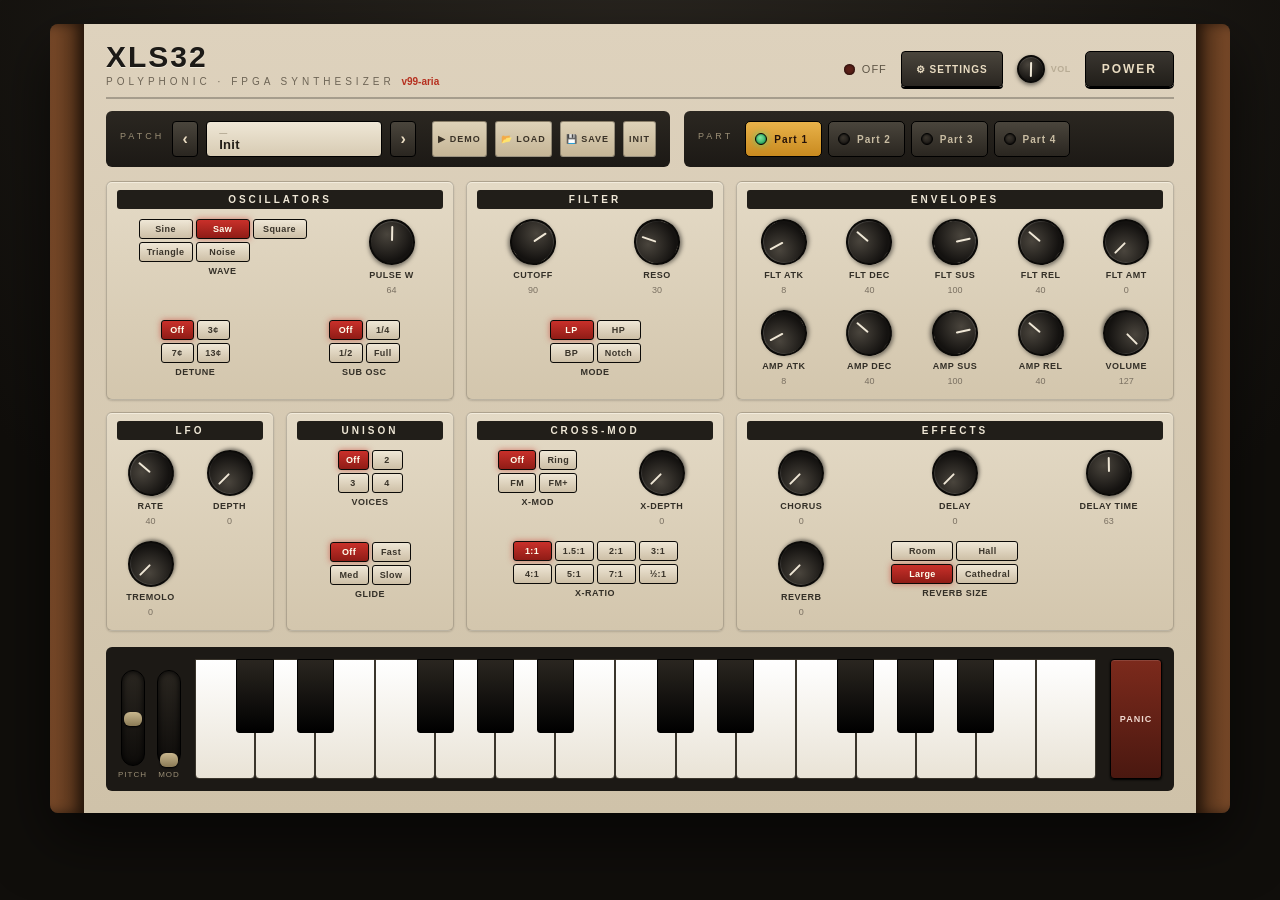
==== commit 729212a4: "demos: the Goldberg Aria as Bach ended it, not halfway The demo bank had bars 1-16 of BWV 988's Aria" ====
--- a/webui/static/index.html
+++ b/webui/static/index.html
@@ -5,7 +5,7 @@
 <meta name="viewport" content="width=device-width, initial-scale=1">
 <title>XLS32 — FPGA Synthesizer</title>
 <link rel="icon" href="data:,">
-<link rel="stylesheet" href="style.css?v98-clear">
+<link rel="stylesheet" href="style.css?v99-aria">
 </head>
 <body>
 <div id="synth">
@@ -190,7 +190,7 @@
   </div>
   <div class="cheek right"></div>
 </div>
-<script src="transport.js?v98-clear"></script>
-<script src="app.js?v98-clear"></script>
+<script src="transport.js?v99-aria"></script>
+<script src="app.js?v99-aria"></script>
 </body>
 </html>
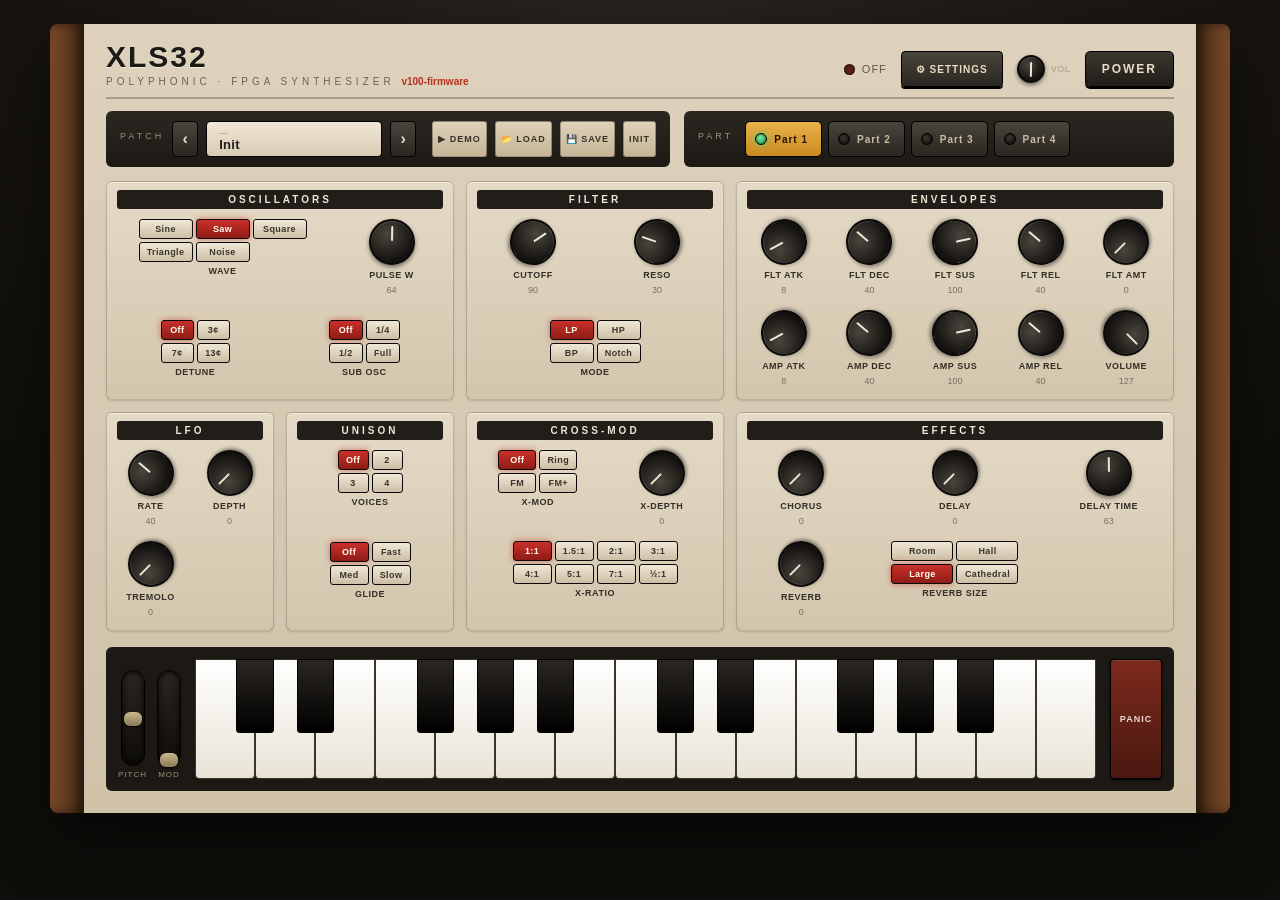
==== commit 9c752e3a: "tiliqua+webui: the board says which build is on it (#27) The panel could only ever answer "what does" ====
--- a/webui/static/index.html
+++ b/webui/static/index.html
@@ -5,7 +5,7 @@
 <meta name="viewport" content="width=device-width, initial-scale=1">
 <title>XLS32 — FPGA Synthesizer</title>
 <link rel="icon" href="data:,">
-<link rel="stylesheet" href="style.css?v99-aria">
+<link rel="stylesheet" href="style.css?v100-firmware">
 </head>
 <body>
 <div id="synth">
@@ -123,6 +123,24 @@
             <div class="setrow"><span class="setk">Octave</span><span class="setv" id="octlabel">oct 4</span></div>
           </div>
 
+          <!-- FIRMWARE. Two questions that are easy to run together and routinely have different
+               answers: what is flashed on the board in front of you, and what this repo would give
+               you if you flashed it now. The rows are separated so nobody has to guess which one
+               they are reading. Filled by refreshFirmware(); see app.js. -->
+          <div class="setsec">
+            <h4>Firmware</h4>
+            <div id="fwboards"></div>
+            <div id="fwship"></div>
+            <div class="setnote"><b>On the board</b> is the build stamp the module reports over USB
+              — its own answer, not this page's. Only the Tiliqua can give one, and only a bitstream
+              built after the stamp existed; the Basys 3's link is a raw UART with no descriptors of
+              its own, so it has no way to say. <b>This repo ships</b> is what
+              <code>boards/*/firmware/</code> holds right now, read out of the artefacts themselves
+              — the Vivado header in <code>top.bit</code>, and the tar entry of the Tiliqua
+              archive's inner bitstream, which is when it was built rather than when it was copied
+              in.</div>
+          </div>
+
           <div class="setsec">
             <h4>Keys &amp; parts</h4>
             <div class="setnote">
@@ -190,7 +208,7 @@
   </div>
   <div class="cheek right"></div>
 </div>
-<script src="transport.js?v99-aria"></script>
-<script src="app.js?v99-aria"></script>
+<script src="transport.js?v100-firmware"></script>
+<script src="app.js?v100-firmware"></script>
 </body>
 </html>
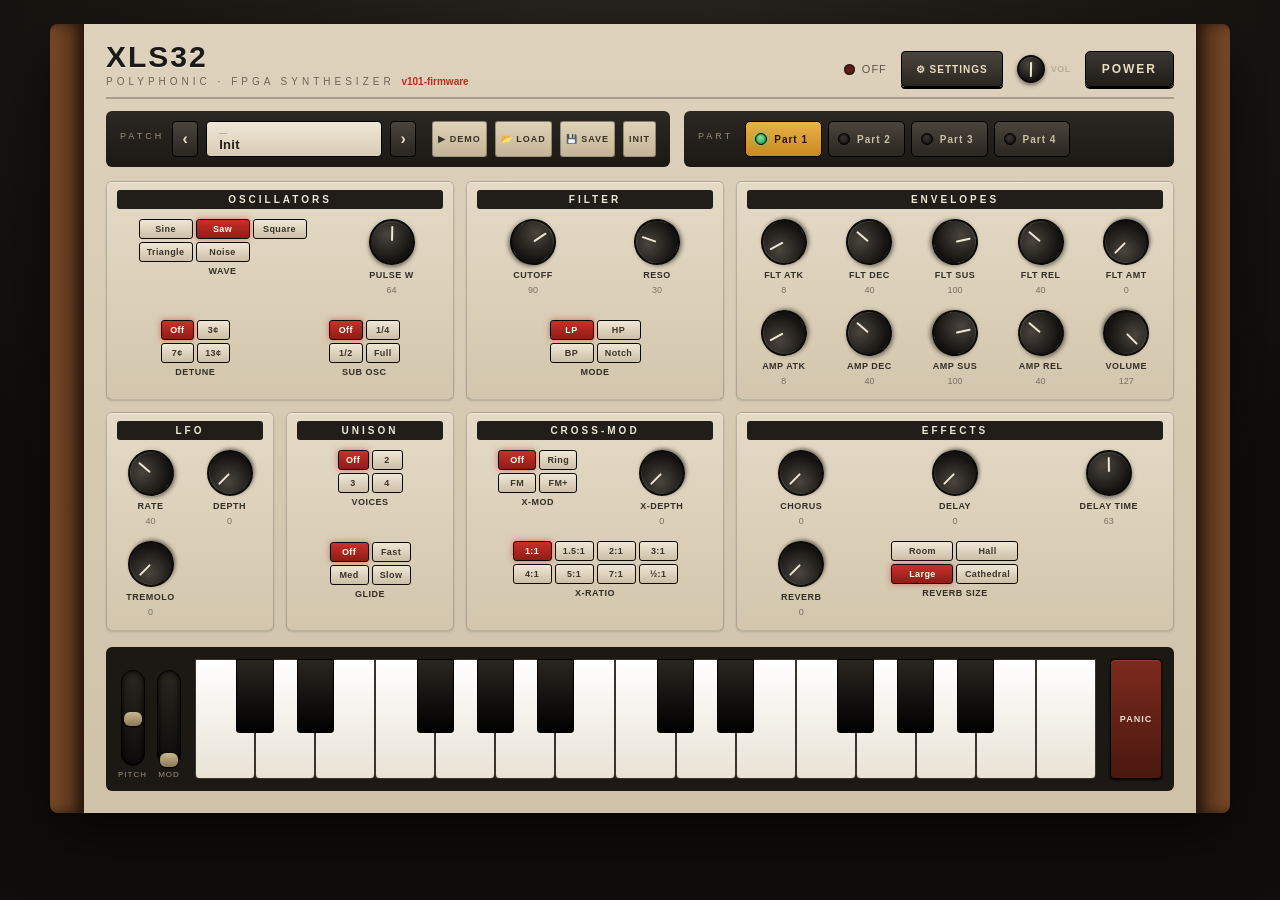
==== commit d8ade97c: "tiliqua: ship the stamped bitstream, and compare the right commit The archive under boards/tiliqua/f" ====
--- a/webui/static/index.html
+++ b/webui/static/index.html
@@ -5,7 +5,7 @@
 <meta name="viewport" content="width=device-width, initial-scale=1">
 <title>XLS32 — FPGA Synthesizer</title>
 <link rel="icon" href="data:,">
-<link rel="stylesheet" href="style.css?v100-firmware">
+<link rel="stylesheet" href="style.css?v101-firmware">
 </head>
 <body>
 <div id="synth">
@@ -138,7 +138,9 @@
               <code>boards/*/firmware/</code> holds right now, read out of the artefacts themselves
               — the Vivado header in <code>top.bit</code>, and the tar entry of the Tiliqua
               archive's inner bitstream, which is when it was built rather than when it was copied
-              in.</div>
+              in. The two clocks are minutes apart on purpose: the module names the instant its
+              build <i>started</i>, the archive the instant it <i>finished</i>. The commit is the
+              part to compare.</div>
           </div>
 
           <div class="setsec">
@@ -208,7 +210,7 @@
   </div>
   <div class="cheek right"></div>
 </div>
-<script src="transport.js?v100-firmware"></script>
-<script src="app.js?v100-firmware"></script>
+<script src="transport.js?v101-firmware"></script>
+<script src="app.js?v101-firmware"></script>
 </body>
 </html>
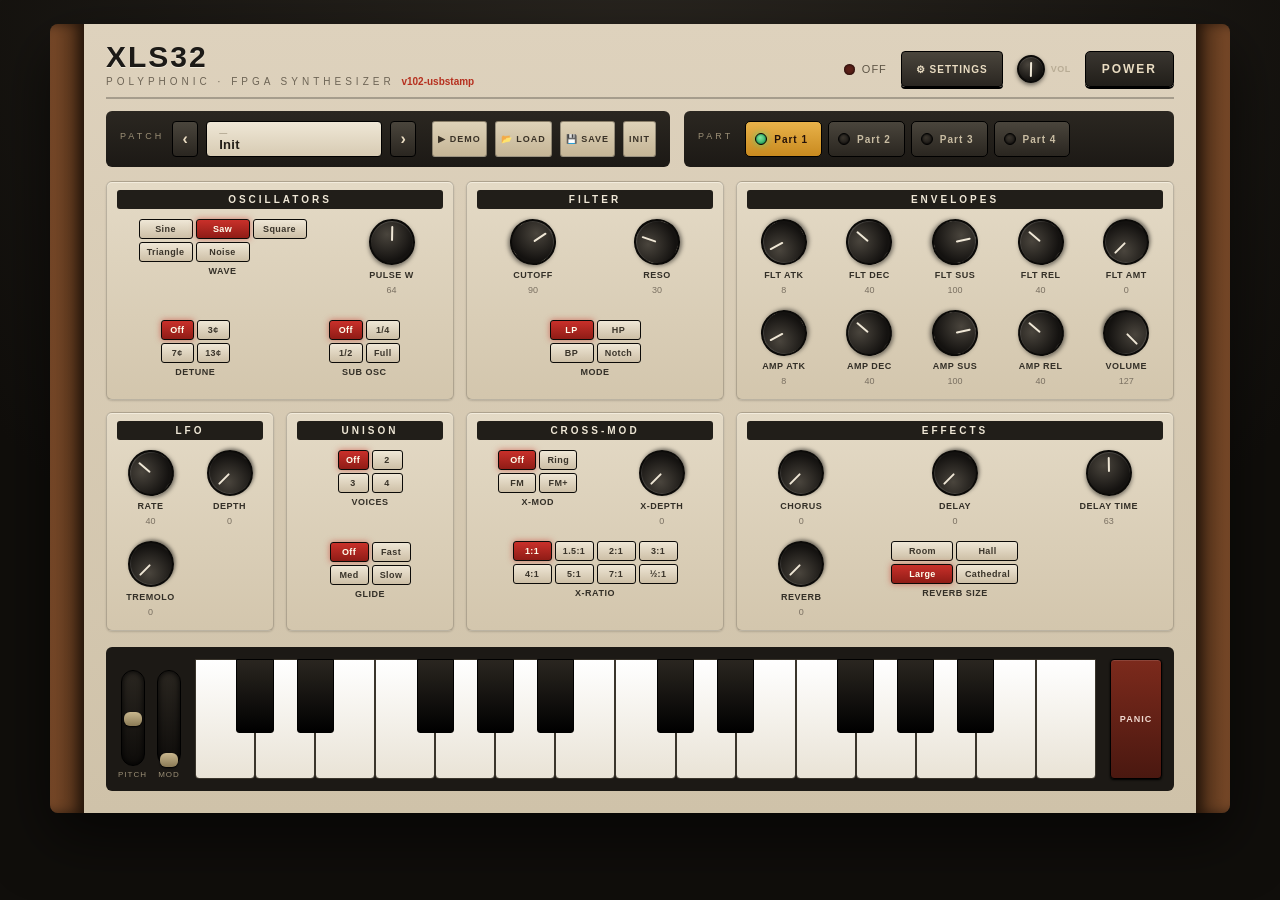
==== commit d6f52087: "webui: ask the board, not the cache, for its build stamp The Firmware row read the stamp off `MIDIPo" ====
--- a/webui/static/index.html
+++ b/webui/static/index.html
@@ -5,7 +5,7 @@
 <meta name="viewport" content="width=device-width, initial-scale=1">
 <title>XLS32 — FPGA Synthesizer</title>
 <link rel="icon" href="data:,">
-<link rel="stylesheet" href="style.css?v101-firmware">
+<link rel="stylesheet" href="style.css?v102-usbstamp">
 </head>
 <body>
 <div id="synth">
@@ -140,7 +140,13 @@
               archive's inner bitstream, which is when it was built rather than when it was copied
               in. The two clocks are minutes apart on purpose: the module names the instant its
               build <i>started</i>, the archive the instant it <i>finished</i>. The commit is the
-              part to compare.</div>
+              part to compare.<br>
+              <b>Ask the board</b> is there because macOS does not pass that stamp through
+              unchanged — it caches every USB name it has seen for a module, keyed on fields that
+              are the same in every build, so after a reflash it keeps reporting the build you just
+              replaced. The button reads the module directly instead. It opens the browser's device
+              picker once per site and never again; nothing is sent to the module and no audio or
+              MIDI is interrupted.</div>
           </div>
 
           <div class="setsec">
@@ -210,7 +216,7 @@
   </div>
   <div class="cheek right"></div>
 </div>
-<script src="transport.js?v101-firmware"></script>
-<script src="app.js?v101-firmware"></script>
+<script src="transport.js?v102-usbstamp"></script>
+<script src="app.js?v102-usbstamp"></script>
 </body>
 </html>
